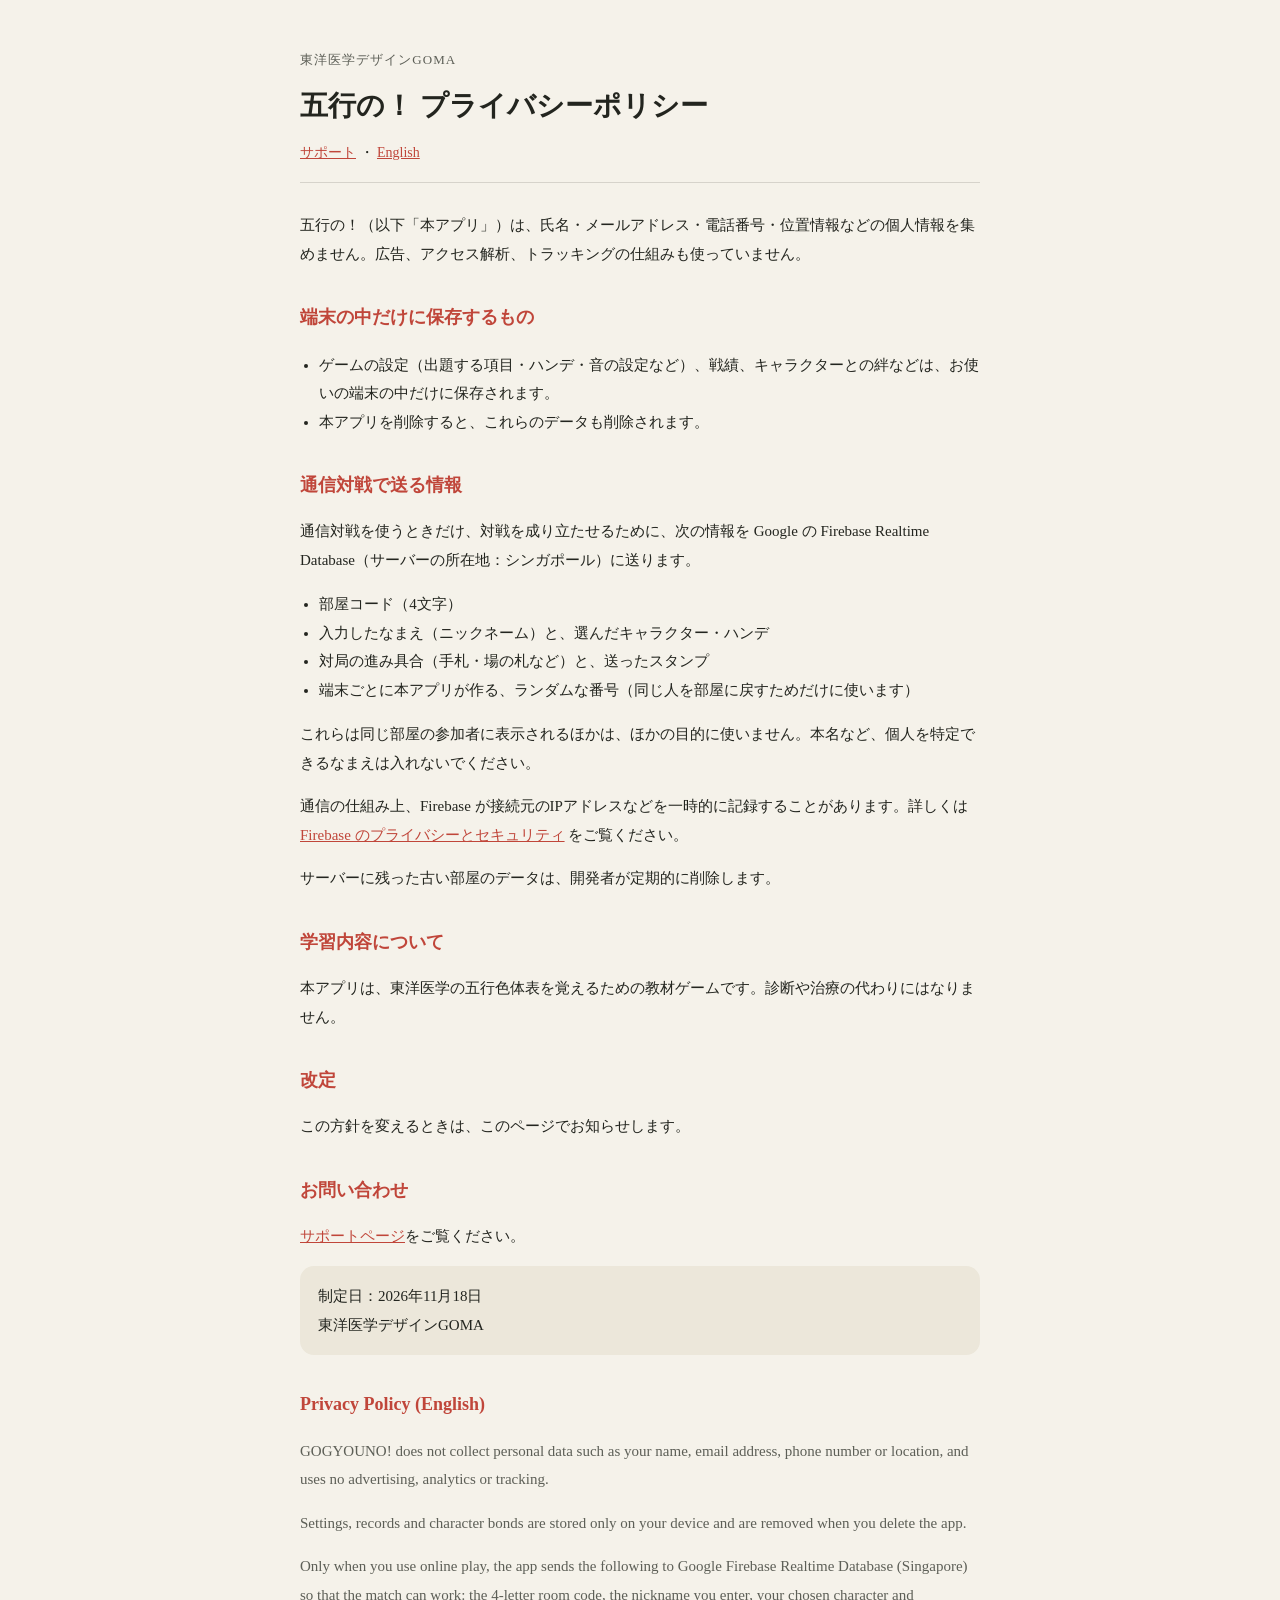
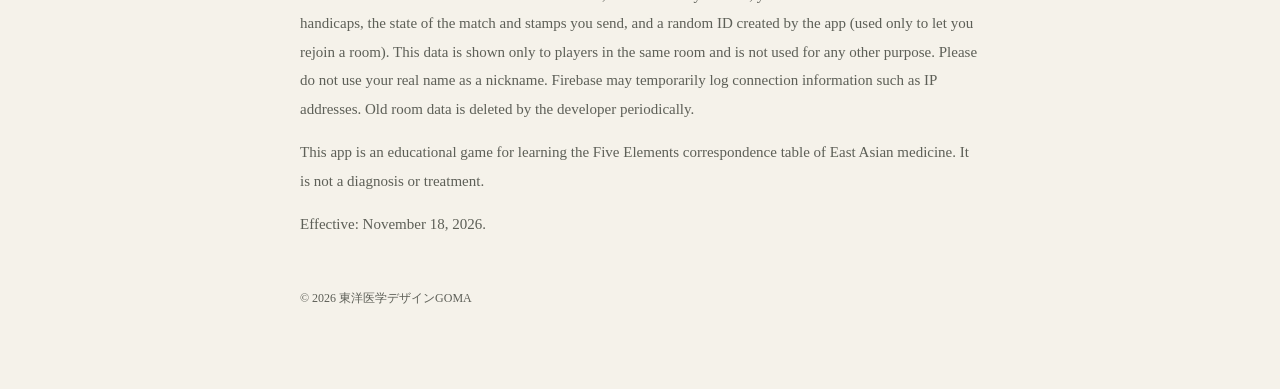
==== gogyouno/privacy.html @ 7cd9bd7f "五行の！のサポートページとプライバシーポリシーを追加 Co-Authored-By: Claude Opus 5.5 <noreply@anthropic.com> Claude-Session: h" ====
<!doctype html>
<html lang="ja">
<head>
<meta charset="utf-8">
<meta name="viewport" content="width=device-width, initial-scale=1">
<title>プライバシーポリシー｜五行の！</title>
<link rel="stylesheet" href="../style.css">
</head>
<body>
<main>
<header>
  <div class="brand">東洋医学デザインGOMA</div>
  <h1>五行の！ プライバシーポリシー</h1>
  <nav><a href="index.html">サポート</a> ・ <a href="#en">English</a></nav>
</header>

<p>五行の！（以下「本アプリ」）は、氏名・メールアドレス・電話番号・位置情報などの個人情報を集めません。広告、アクセス解析、トラッキングの仕組みも使っていません。</p>

<h2>端末の中だけに保存するもの</h2>
<ul>
  <li>ゲームの設定（出題する項目・ハンデ・音の設定など）、戦績、キャラクターとの絆などは、お使いの端末の中だけに保存されます。</li>
  <li>本アプリを削除すると、これらのデータも削除されます。</li>
</ul>

<h2>通信対戦で送る情報</h2>
<p>通信対戦を使うときだけ、対戦を成り立たせるために、次の情報を Google の Firebase Realtime Database（サーバーの所在地：シンガポール）に送ります。</p>
<ul>
  <li>部屋コード（4文字）</li>
  <li>入力したなまえ（ニックネーム）と、選んだキャラクター・ハンデ</li>
  <li>対局の進み具合（手札・場の札など）と、送ったスタンプ</li>
  <li>端末ごとに本アプリが作る、ランダムな番号（同じ人を部屋に戻すためだけに使います）</li>
</ul>
<p>これらは同じ部屋の参加者に表示されるほかは、ほかの目的に使いません。本名など、個人を特定できるなまえは入れないでください。</p>
<p>通信の仕組み上、Firebase が接続元のIPアドレスなどを一時的に記録することがあります。詳しくは <a href="https://firebase.google.com/support/privacy">Firebase のプライバシーとセキュリティ</a> をご覧ください。</p>
<p>サーバーに残った古い部屋のデータは、開発者が定期的に削除します。</p>

<h2>学習内容について</h2>
<p>本アプリは、東洋医学の五行色体表を覚えるための教材ゲームです。診断や治療の代わりにはなりません。</p>

<h2>改定</h2>
<p>この方針を変えるときは、このページでお知らせします。</p>

<h2>お問い合わせ</h2>
<p><a href="index.html">サポートページ</a>をご覧ください。</p>

<p class="card">制定日：2026年11月18日<br>東洋医学デザインGOMA</p>

<section id="en" class="en">
<h2>Privacy Policy (English)</h2>
<p>GOGYOUNO! does not collect personal data such as your name, email address, phone number or location, and uses no advertising, analytics or tracking.</p>
<p>Settings, records and character bonds are stored only on your device and are removed when you delete the app.</p>
<p>Only when you use online play, the app sends the following to Google Firebase Realtime Database (Singapore) so that the match can work: the 4-letter room code, the nickname you enter, your chosen character and handicaps, the state of the match and stamps you send, and a random ID created by the app (used only to let you rejoin a room). This data is shown only to players in the same room and is not used for any other purpose. Please do not use your real name as a nickname. Firebase may temporarily log connection information such as IP addresses. Old room data is deleted by the developer periodically.</p>
<p>This app is an educational game for learning the Five Elements correspondence table of East Asian medicine. It is not a diagnosis or treatment.</p>
<p>Effective: November 18, 2026.</p>
</section>

<footer>© 2026 東洋医学デザインGOMA</footer>
</main>
</body>
</html>
---- style.css ----
:root { --paper:#F5F2EA; --deep:#ECE7DA; --ink:#23251F; --sub:#5d5f57; --fire:#C0463A; }
@media (prefers-color-scheme: dark) { :root { --paper:#17181A; --deep:#222326; --ink:#ECE8DD; --sub:#a9a59a; --fire:#E7776A; } }
* { box-sizing: border-box; }
body { margin:0; background:var(--paper); color:var(--ink);
  font-family:"Hiragino Mincho ProN","Yu Mincho","Noto Serif JP",serif; line-height:1.9; }
main { max-width:720px; margin:0 auto; padding:48px 20px 80px; }
header { border-bottom:1px solid color-mix(in srgb, var(--ink) 15%, transparent); margin-bottom:28px; padding-bottom:16px; }
.brand { font-size:13px; color:var(--sub); letter-spacing:.08em; }
h1 { font-size:28px; margin:6px 0 0; }
h2 { font-size:18px; margin:32px 0 6px; color:var(--fire); }
p, li { font-size:15px; }
ul { padding-left:1.2em; }
.card { background:var(--deep); border-radius:14px; padding:16px 18px; margin:16px 0; }
a { color:var(--fire); }
nav { font-size:14px; margin-top:8px; }
footer { margin-top:48px; font-size:12px; color:var(--sub); }
.en { color:var(--sub); font-size:14px; }
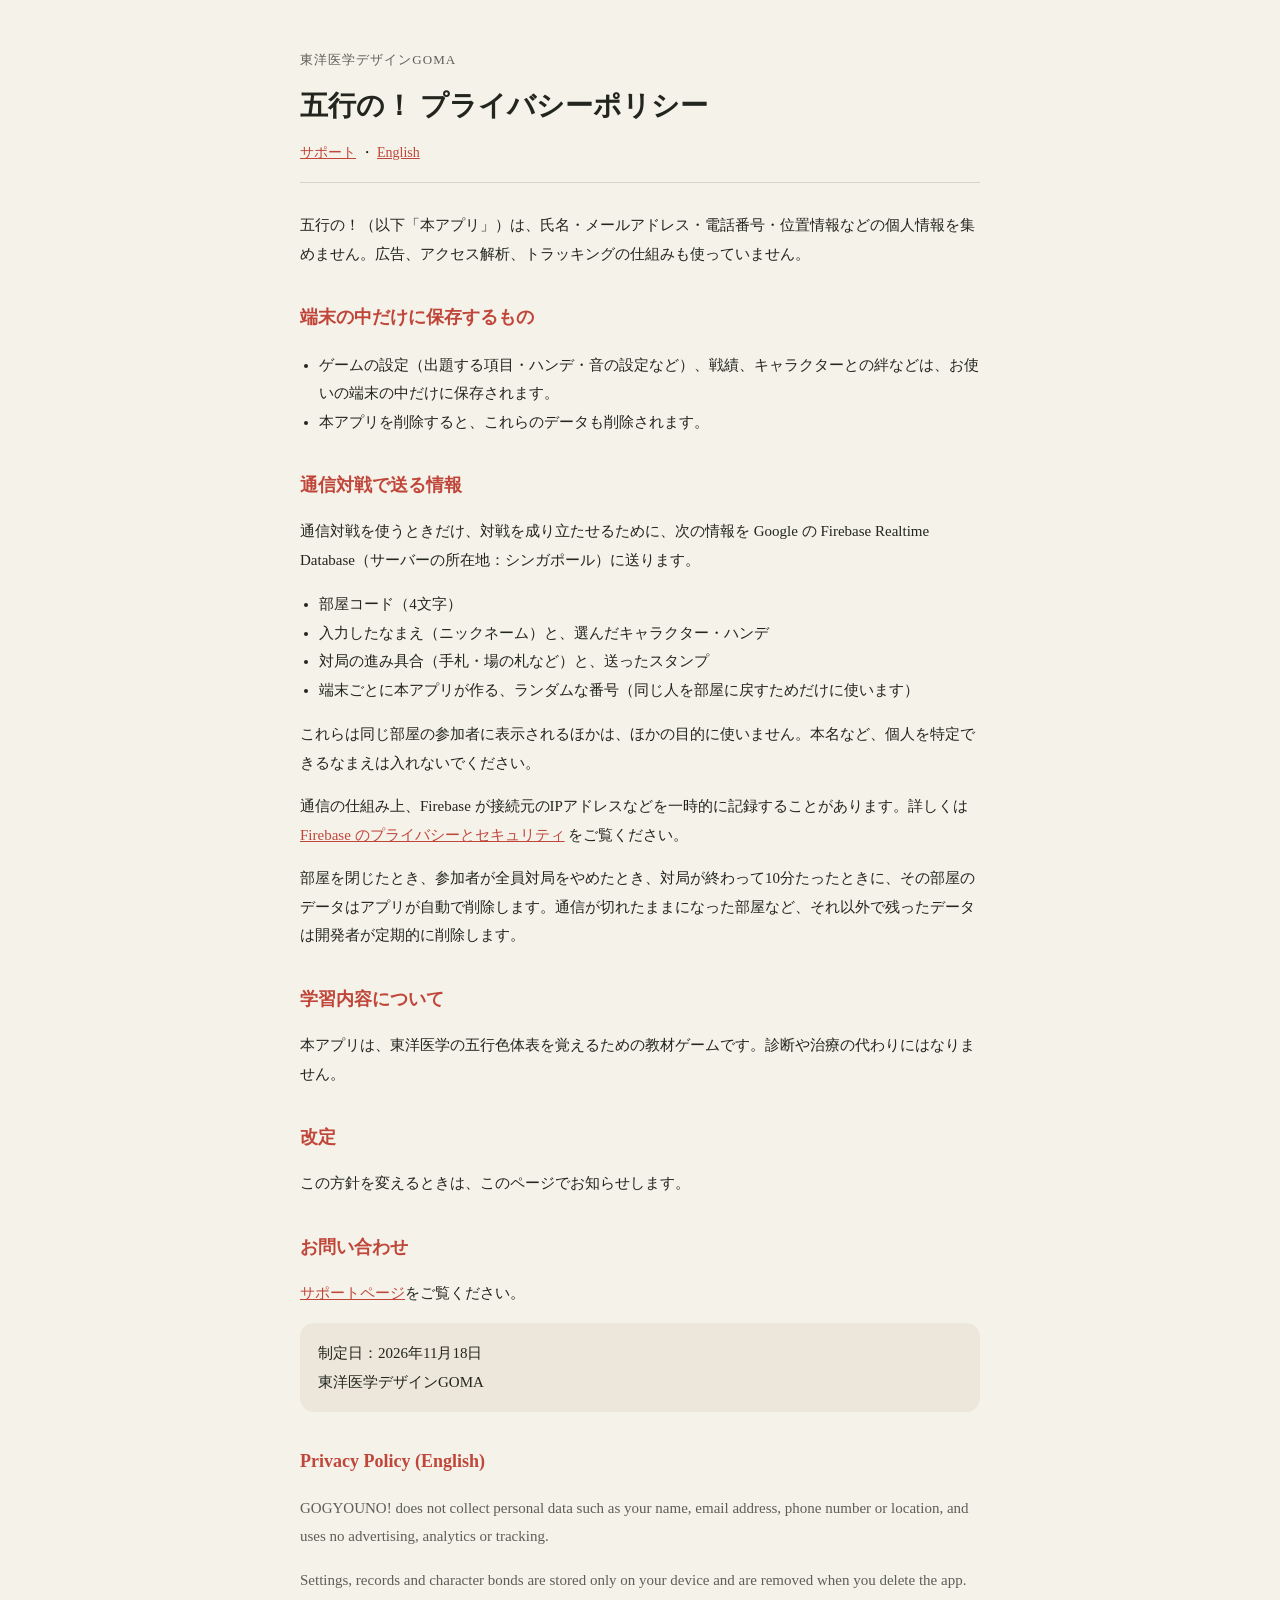
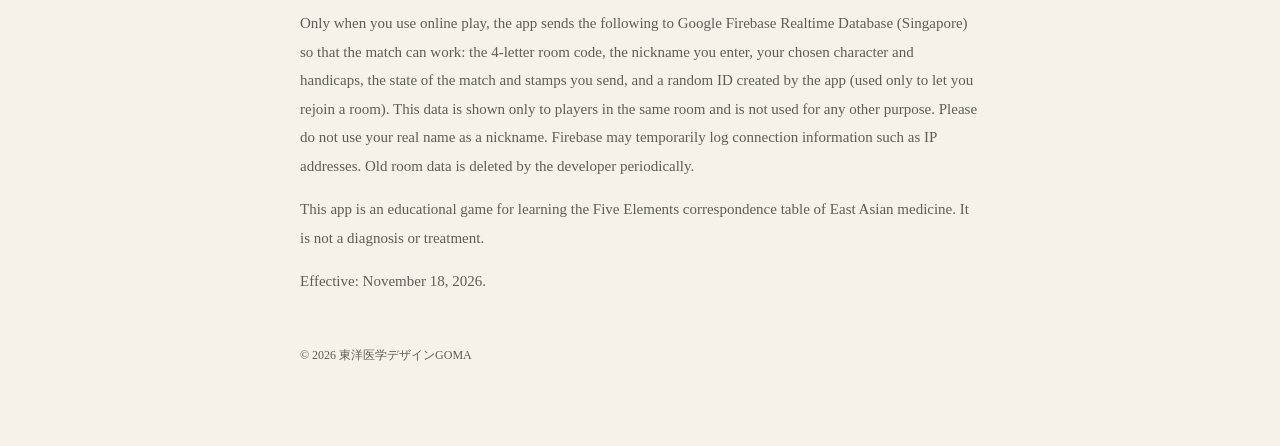
==== commit 02c55b91: "五行の！プライバシーポリシー：部屋データの自動削除を明記 Co-Authored-By: Claude Opus 5.5 <noreply@anthropic.com> Claude-Session:" ====
--- a/gogyouno/privacy.html
+++ b/gogyouno/privacy.html
@@ -32,7 +32,7 @@
 </ul>
 <p>これらは同じ部屋の参加者に表示されるほかは、ほかの目的に使いません。本名など、個人を特定できるなまえは入れないでください。</p>
 <p>通信の仕組み上、Firebase が接続元のIPアドレスなどを一時的に記録することがあります。詳しくは <a href="https://firebase.google.com/support/privacy">Firebase のプライバシーとセキュリティ</a> をご覧ください。</p>
-<p>サーバーに残った古い部屋のデータは、開発者が定期的に削除します。</p>
+<p>部屋を閉じたとき、参加者が全員対局をやめたとき、対局が終わって10分たったときに、その部屋のデータはアプリが自動で削除します。通信が切れたままになった部屋など、それ以外で残ったデータは開発者が定期的に削除します。</p>
 
 <h2>学習内容について</h2>
 <p>本アプリは、東洋医学の五行色体表を覚えるための教材ゲームです。診断や治療の代わりにはなりません。</p>
